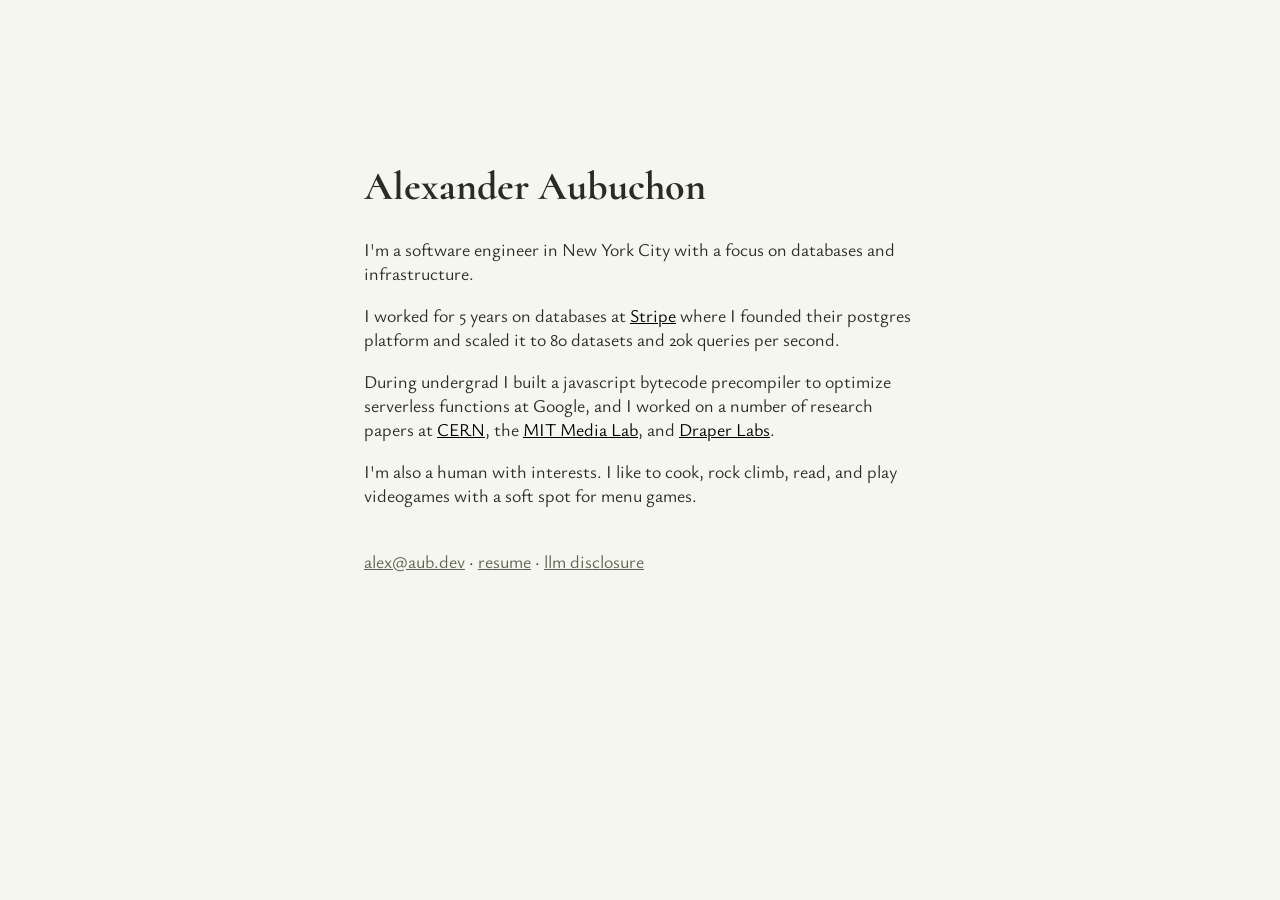
==== index.html @ 8e9f2141 "Initial pass with content, styles, and a readme" ====
<!DOCTYPE html>
<html lang="en">

<head>
  <meta charset="UTF-8">
  <meta name="viewport" content="width=device-width, initial-scale=1.0">
  <title>Alex Aubuchon</title>
  <link rel="stylesheet" href="style.css">
  <link rel="icon" href="favicon.png" type="image/png">
  <link rel="preconnect" href="https://fonts.googleapis.com">
  <link rel="preconnect" href="https://fonts.gstatic.com" crossorigin>
  <link href="https://fonts.googleapis.com/css2?family=Cormorant:wght@700&family=Ysabeau:wght@500;700&display=swap"
    rel="stylesheet">
</head>

<body>
  <main>
    <!-- <h1 class="site-header"><img src="favicon.png" alt="" class="site-icon">Alex Aubuchon</h1> -->
    <h1 class="site-header">Alexander Aubuchon</h1>

    <p>
      I'm a software engineer in New York City with a focus on databases and infrastructure.
    </p>

    <p>
      I worked for 5 years on databases at <a href="https://stripe.com">Stripe</a> where I founded their postgres
      platform and scaled it to 80
      datasets and 20k queries per second.
    </p>

    <p>
      During undergrad I built a javascript bytecode precompiler to optimize serverless functions at Google, and I
      worked
      on a number of research papers at <a href="https://arxiv.org/abs/2501.13789">CERN</a>, the <a
        href="https://ieeexplore.ieee.org/document/8674781">MIT
        Media Lab</a>, and <a href="https://dl.acm.org/doi/10.5555/3237383.3238109">Draper Labs</a>.
    </p>

    <p>
      I'm also a human with interests. I like to cook, rock climb, read, and play videogames with a soft spot
      for menu games.
    </p>

    <br />
    <footer>
      <a href="mailto:alex@aub.dev">alex@aub.dev</a>
      &middot;
      <a href="https://reasonablytall.github.io/resume/resume.pdf">resume</a>
      &middot;
      <a href="llms.html">llm disclosure</a>
    </footer>
  </main>
</body>

</html>
---- style.css ----
body {
  margin: 0;
  display: flex;
  align-items: flex-start;
  justify-content: center;
  min-height: 100vh;
  padding-top: 15vh;
  font-family: "Ysabeau", sans-serif;
  font-size: 18px;
  background: hsl(76 27 95);
  color: hsl(76 15 15);
  box-sizing: border-box;
}

main {
  width: 100%;
  max-width: 600px;
  padding: 0 1.5rem;
  box-sizing: border-box;
}

.site-header {
  display: flex;
  align-items: center;
  gap: 0.5rem;
  font-family: "Cormorant", Garamond, serif;
  font-size: 2.5rem;
}

.site-icon {
  width: 1em;
  height: 1em;
}

a {
  color: hsl(76 15 0);
  text-decoration: underline;
}

footer a {
  color: hsl(76 10 35);
}
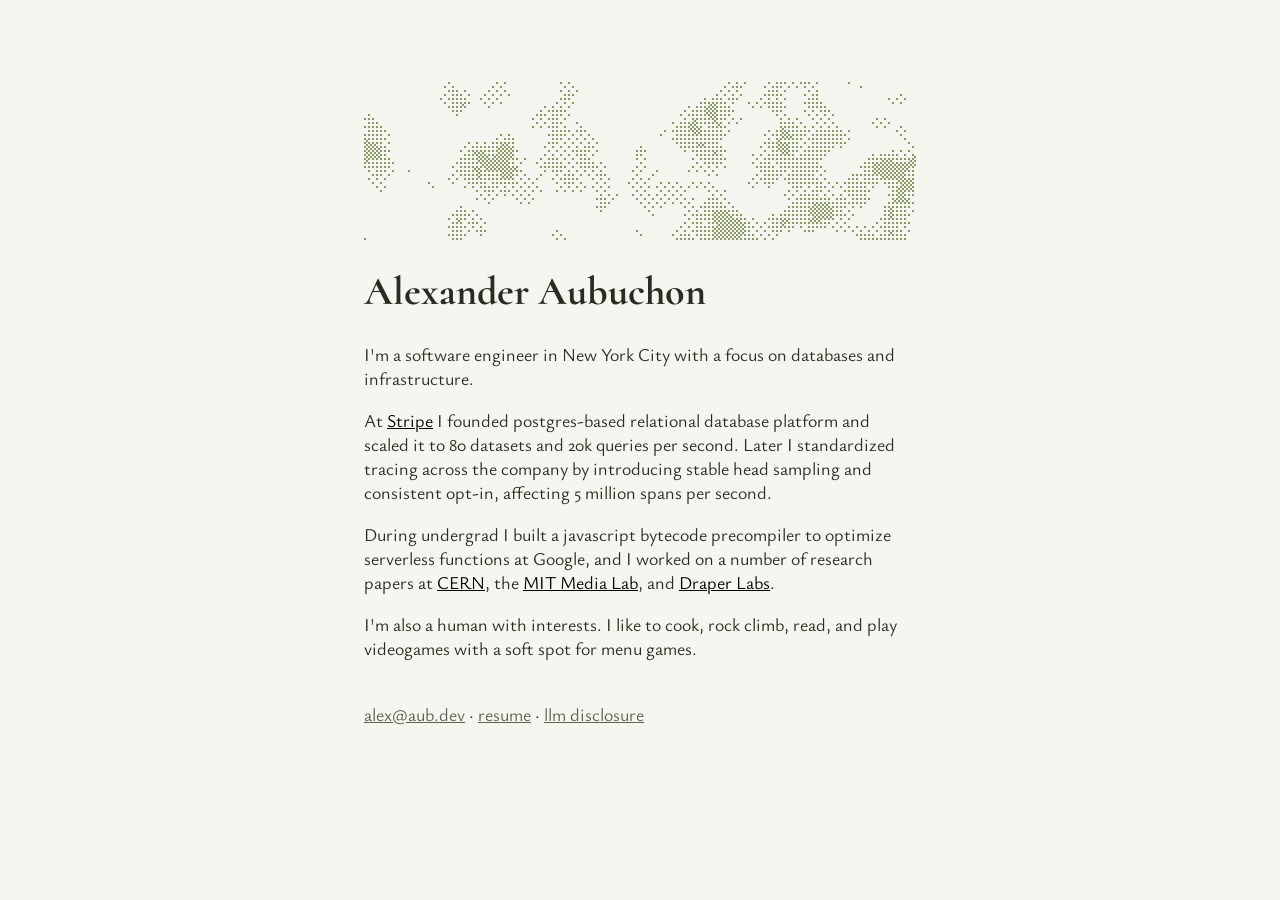
==== commit b1869abe: "add a porthole and improve stripe copy" ====
--- a/index.html
+++ b/index.html
@@ -11,10 +11,13 @@
   <link rel="preconnect" href="https://fonts.gstatic.com" crossorigin>
   <link href="https://fonts.googleapis.com/css2?family=Cormorant:wght@700&family=Ysabeau:wght@500;700&display=swap"
     rel="stylesheet">
+  <script src="porthole.js" defer></script>
 </head>
 
 <body>
   <main>
+    <canvas id="porthole-canvas"></canvas>
+
     <!-- <h1 class="site-header"><img src="favicon.png" alt="" class="site-icon">Alex Aubuchon</h1> -->
     <h1 class="site-header">Alexander Aubuchon</h1>
 
@@ -23,9 +26,11 @@
     </p>
 
     <p>
-      I worked for 5 years on databases at <a href="https://stripe.com">Stripe</a> where I founded their postgres
-      platform and scaled it to 80
-      datasets and 20k queries per second.
+      At <a href="https://stripe.com">Stripe</a> I founded postgres-based
+      relational database platform and scaled it to 80 datasets and 20k queries
+      per second. Later I standardized tracing across the company by introducing
+      stable head sampling and consistent opt-in, affecting 5 million spans per
+      second.
     </p>
 
     <p>
--- a/style.css
+++ b/style.css
@@ -4,10 +4,10 @@
   align-items: flex-start;
   justify-content: center;
   min-height: 100vh;
-  padding-top: 15vh;
+  padding-top: 5rem;
   font-family: "Ysabeau", sans-serif;
   font-size: 18px;
-  background: hsl(76 27 95);
+  background: hsl(77 28 95);
   color: hsl(76 15 15);
   box-sizing: border-box;
 }
@@ -17,6 +17,16 @@
   max-width: 600px;
   padding: 0 1.5rem;
   box-sizing: border-box;
+}
+
+#porthole-canvas {
+  display: block;
+  width: 100%;
+  height: 160px;
+  margin-bottom: 1.5rem;
+  /* border-radius: 4px; */
+  image-rendering: pixelated;
+  image-rendering: crisp-edges;
 }
 
 .site-header {
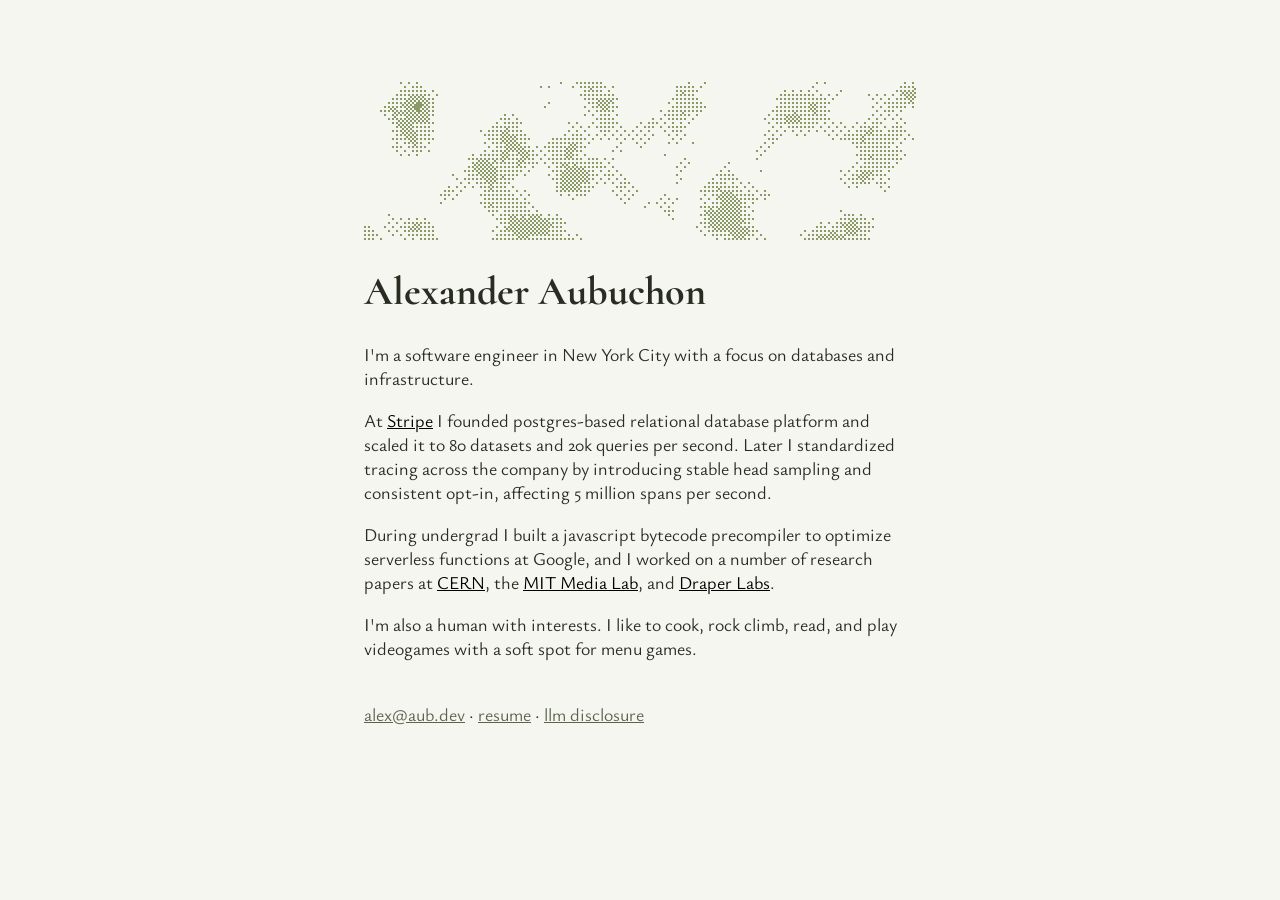
==== commit 3983a12a: "remove llm comments" ====
--- a/index.html
+++ b/index.html
@@ -18,7 +18,6 @@
   <main>
     <canvas id="porthole-canvas"></canvas>
 
-    <!-- <h1 class="site-header"><img src="favicon.png" alt="" class="site-icon">Alex Aubuchon</h1> -->
     <h1 class="site-header">Alexander Aubuchon</h1>
 
     <p>
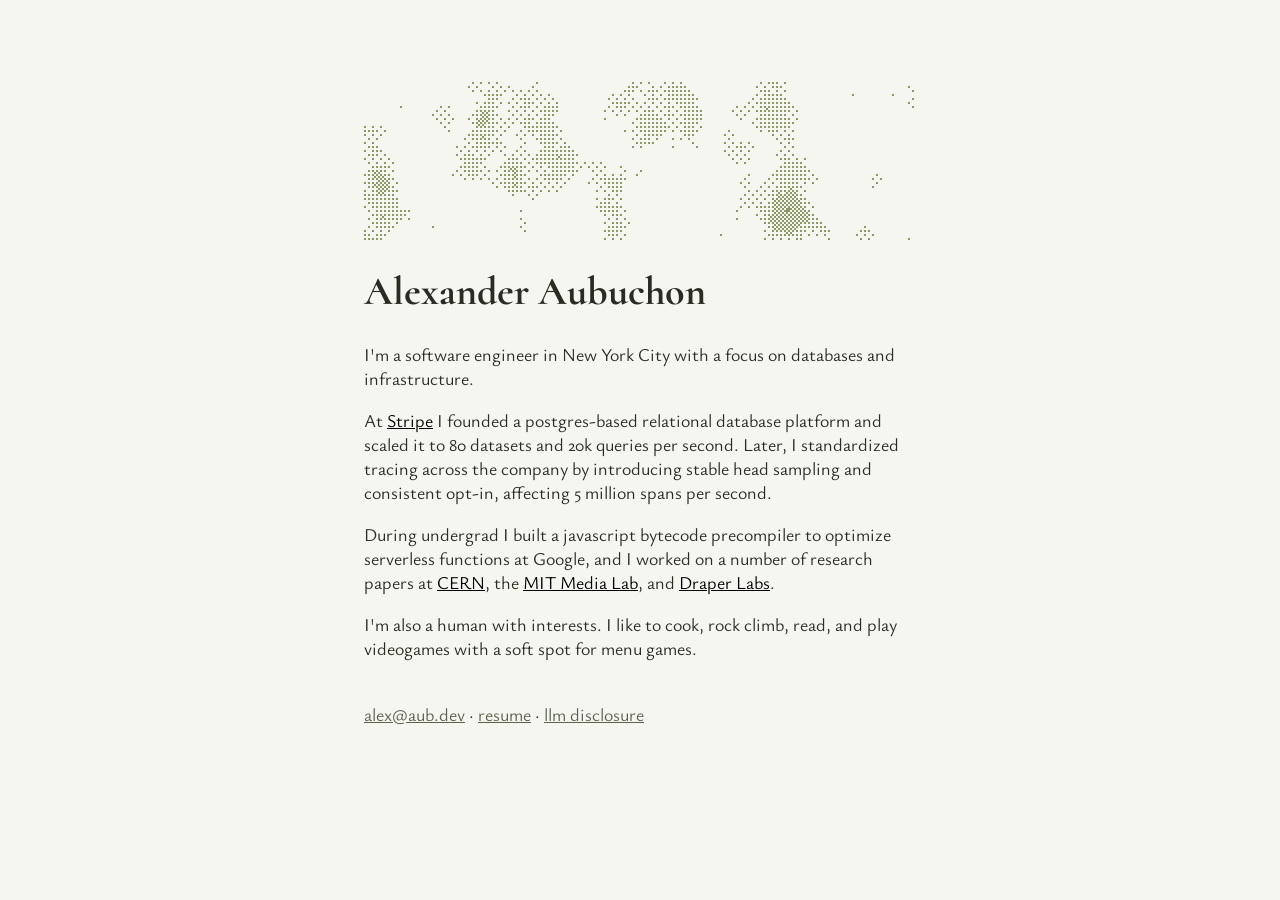
==== commit fa69c4d2: "typos" ====
--- a/index.html
+++ b/index.html
@@ -25,9 +25,9 @@
     </p>
 
     <p>
-      At <a href="https://stripe.com">Stripe</a> I founded postgres-based
+      At <a href="https://stripe.com">Stripe</a> I founded a postgres-based
       relational database platform and scaled it to 80 datasets and 20k queries
-      per second. Later I standardized tracing across the company by introducing
+      per second. Later, I standardized tracing across the company by introducing
       stable head sampling and consistent opt-in, affecting 5 million spans per
       second.
     </p>
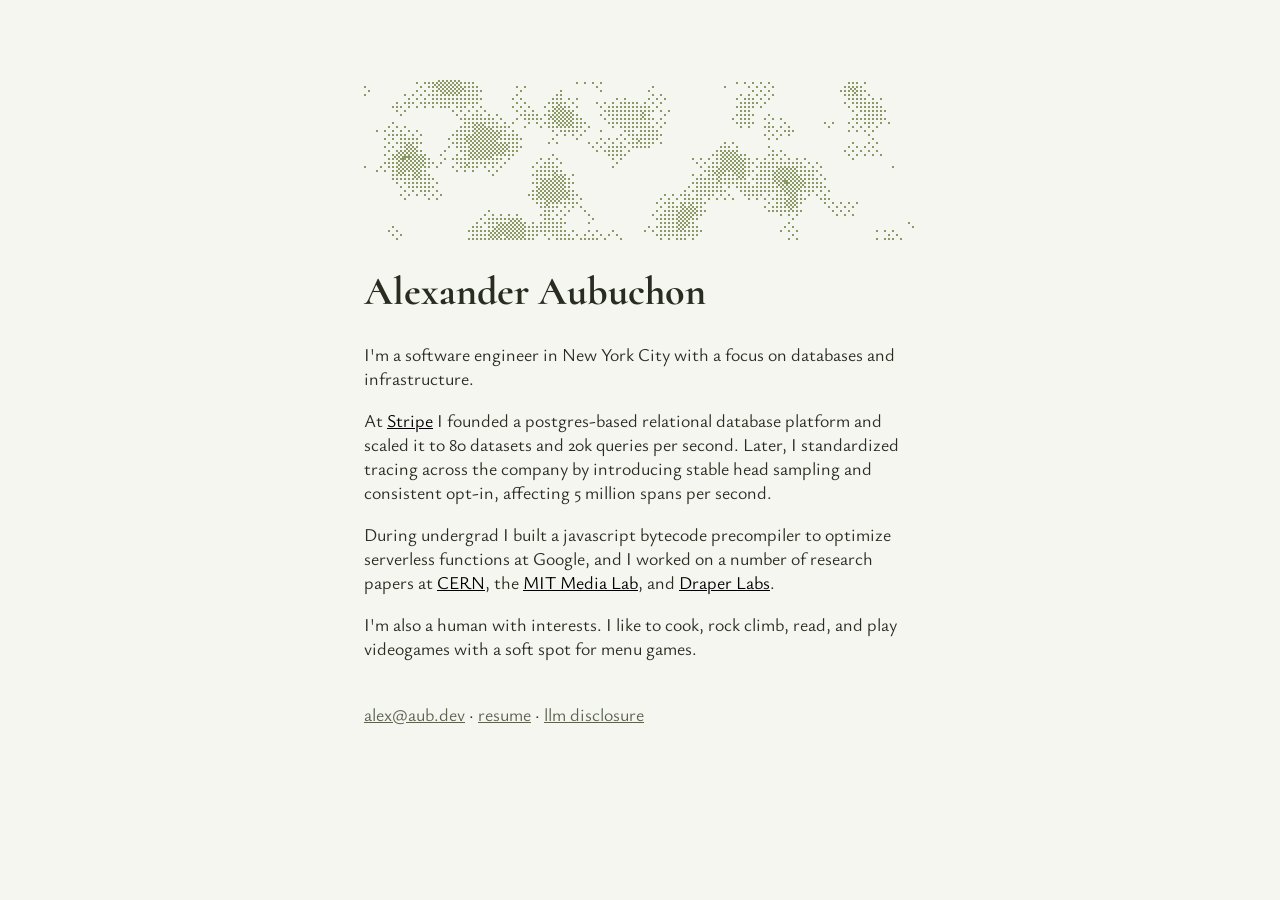
==== commit fe95871f: "favicon recolors" ====
--- a/index.html
+++ b/index.html
@@ -6,7 +6,7 @@
   <meta name="viewport" content="width=device-width, initial-scale=1.0">
   <title>Alex Aubuchon</title>
   <link rel="stylesheet" href="style.css">
-  <link rel="icon" href="favicon.png" type="image/png">
+  <link rel="icon" href="favicons/favicon-sage.png" type="image/png">
   <link rel="preconnect" href="https://fonts.googleapis.com">
   <link rel="preconnect" href="https://fonts.gstatic.com" crossorigin>
   <link href="https://fonts.googleapis.com/css2?family=Cormorant:wght@700&family=Ysabeau:wght@500;700&display=swap"
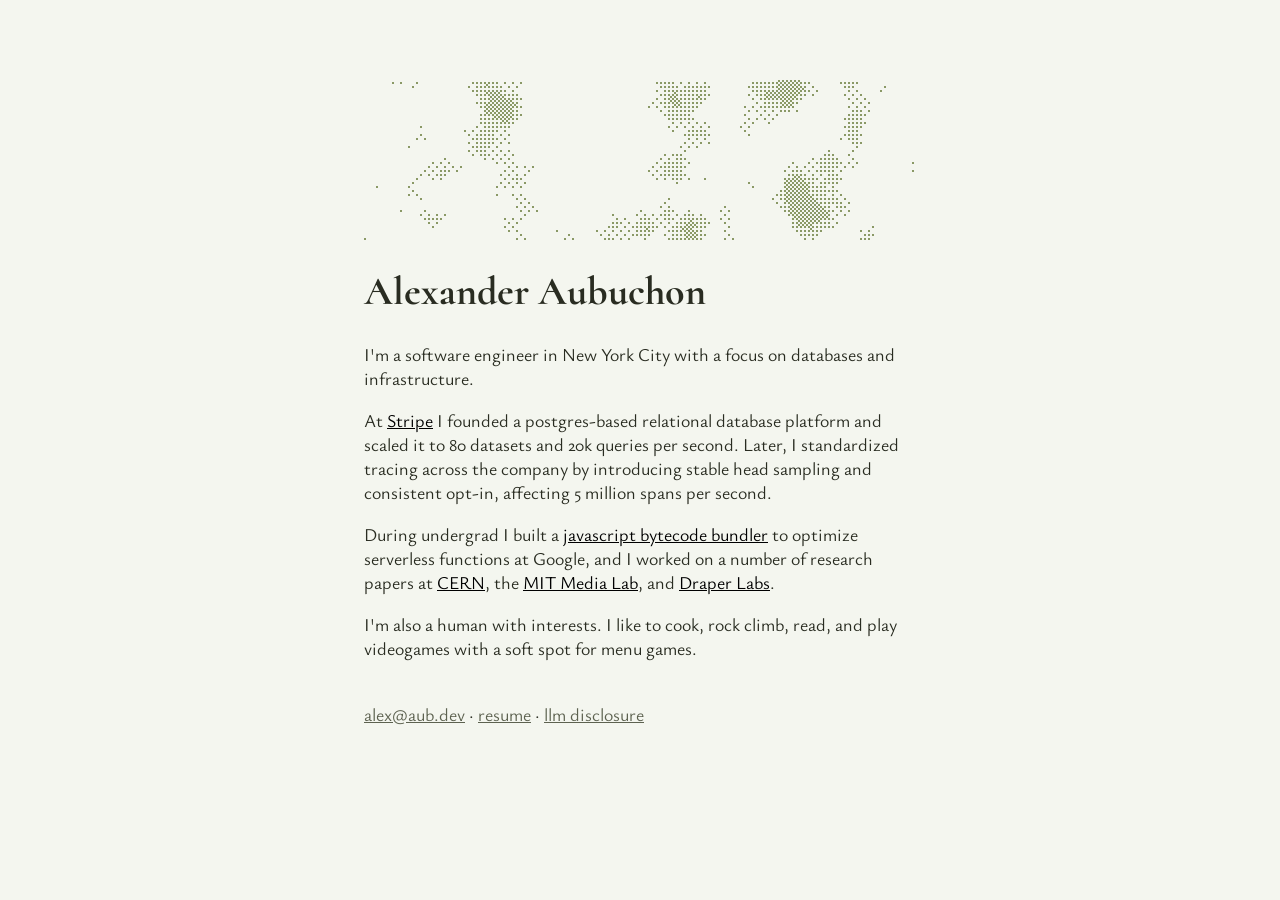
==== commit 6f4c0b63: "fixup" ====
--- a/index.html
+++ b/index.html
@@ -33,7 +33,8 @@
     </p>
 
     <p>
-      During undergrad I built a javascript bytecode precompiler to optimize serverless functions at Google, and I
+      During undergrad I built a <a href="https://github.com/google/bulkan">javascript bytecode bundler</a> to optimize
+      serverless functions at Google, and I
       worked
       on a number of research papers at <a href="https://arxiv.org/abs/2501.13789">CERN</a>, the <a
         href="https://ieeexplore.ieee.org/document/8674781">MIT
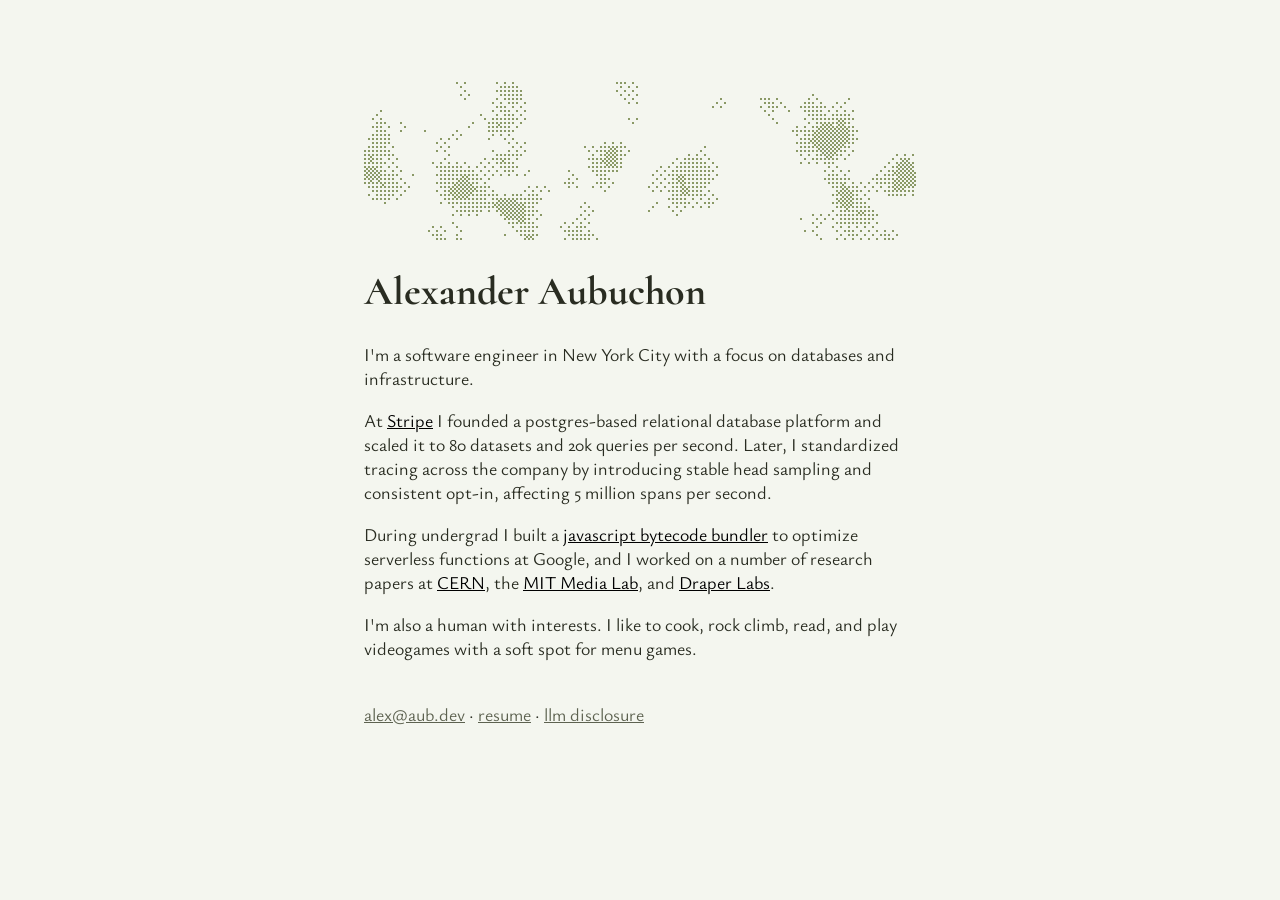
==== commit 0a909048: "meta tag" ====
--- a/index.html
+++ b/index.html
@@ -4,7 +4,9 @@
 <head>
   <meta charset="UTF-8">
   <meta name="viewport" content="width=device-width, initial-scale=1.0">
-  <title>Alex Aubuchon</title>
+  <meta name="description"
+    content="I'm a software engineer in New York City focused on databases and infrastructure. I've worked at Stripe, Google, and the Large Hadron Collider.">
+  <title>Alexander Aubuchon</title>
   <link rel="stylesheet" href="style.css">
   <link rel="icon" href="favicons/favicon-sage.png" type="image/png">
   <link rel="preconnect" href="https://fonts.googleapis.com">
--- a/style.css
+++ b/style.css
@@ -33,7 +33,7 @@
   display: flex;
   align-items: center;
   gap: 0.5rem;
-  font-family: "Cormorant", Garamond, serif;
+  font-family: "Cormorant", serif;
   font-size: 2.5rem;
 }
 
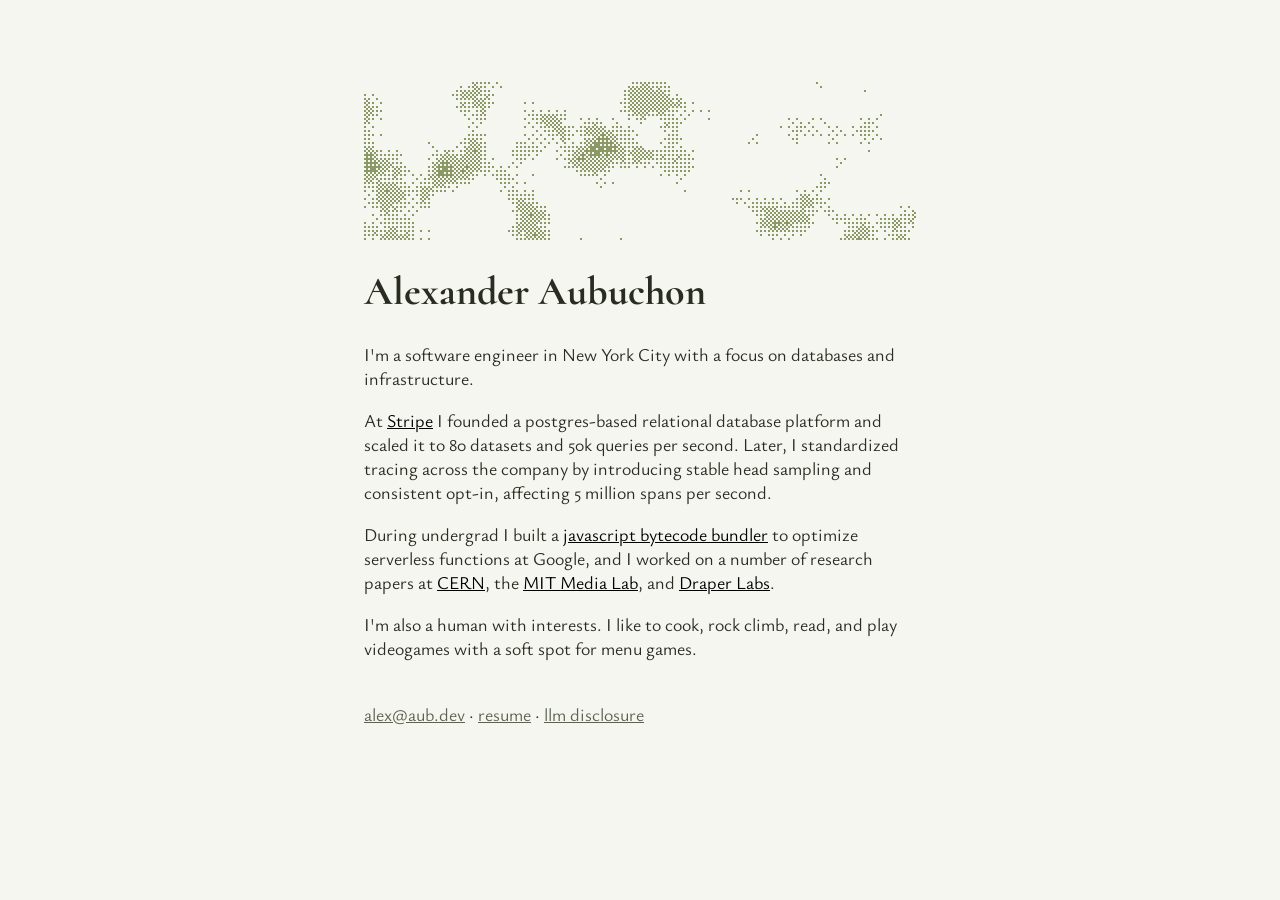
==== commit ded5ede4: "tweaks" ====
--- a/index.html
+++ b/index.html
@@ -28,7 +28,7 @@
 
     <p>
       At <a href="https://stripe.com">Stripe</a> I founded a postgres-based
-      relational database platform and scaled it to 80 datasets and 20k queries
+      relational database platform and scaled it to 80 datasets and 50k queries
       per second. Later, I standardized tracing across the company by introducing
       stable head sampling and consistent opt-in, affecting 5 million spans per
       second.
